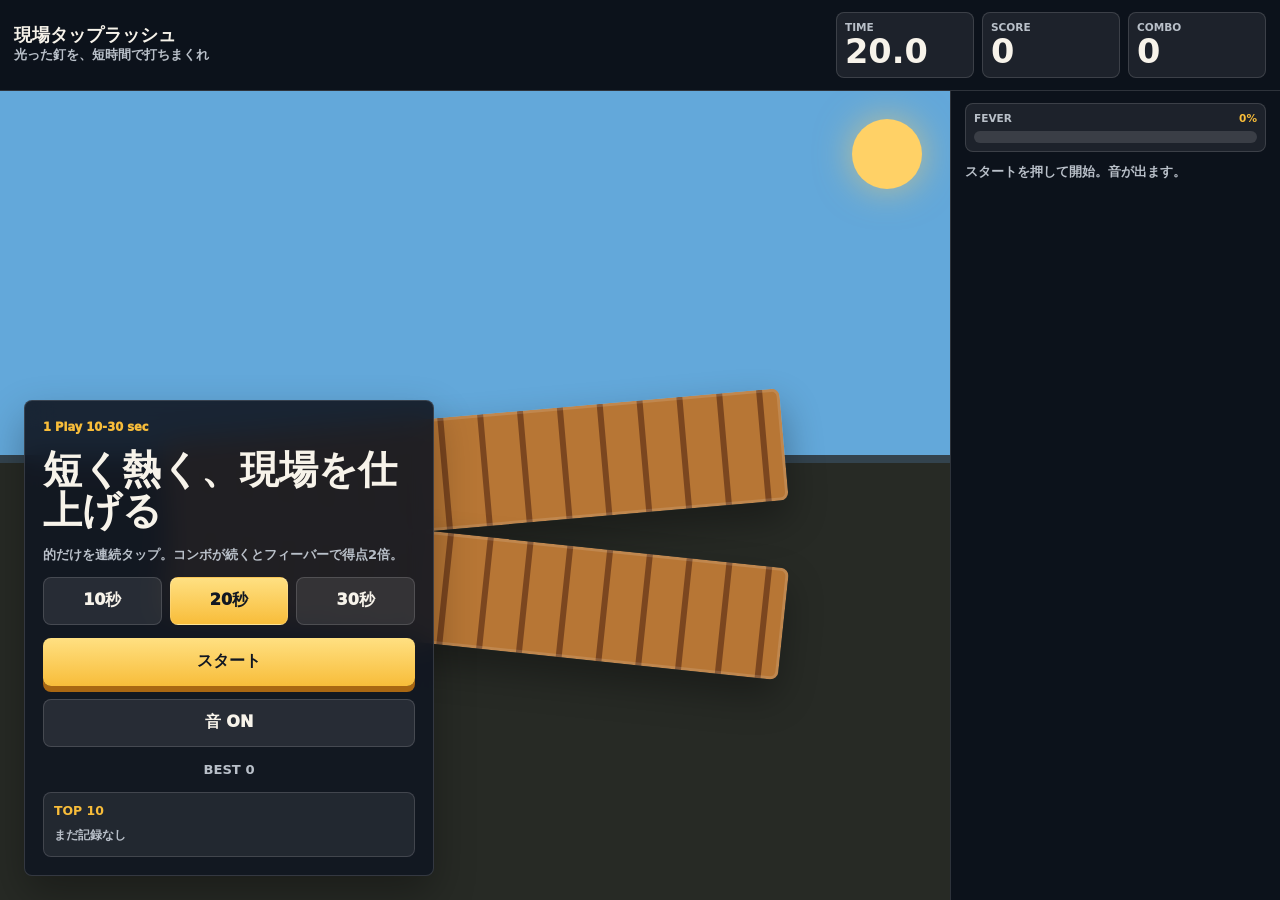
==== index.html @ 8b0fcd07 "Add Genba Tap Rush game" ====
<!doctype html>
<html lang="ja">
  <head>
    <meta charset="utf-8" />
    <meta name="viewport" content="width=device-width, initial-scale=1, viewport-fit=cover" />
    <title>&#29694;&#22580;&#12479;&#12483;&#12503;&#12521;&#12483;&#12471;&#12517;</title>
    <link rel="stylesheet" href="./styles.css" />
  </head>
  <body>
    <main class="game" aria-label="Genba Tap Rush">
      <header class="hud">
        <div>
          <h1>&#29694;&#22580;&#12479;&#12483;&#12503;&#12521;&#12483;&#12471;&#12517;</h1>
          <p>&#20809;&#12387;&#12383;&#37336;&#12434;&#12289;&#30701;&#26178;&#38291;&#12391;&#25171;&#12385;&#12414;&#12367;&#12428;</p>
        </div>
        <div class="meters">
          <span>TIME <strong id="time">20.0</strong></span>
          <span>SCORE <strong id="score">0</strong></span>
          <span>COMBO <strong id="combo">0</strong></span>
        </div>
      </header>

      <section id="field" class="field" aria-label="Play area">
        <div class="sky" aria-hidden="true"><span></span></div>
        <div class="beam beam-one" aria-hidden="true"></div>
        <div class="beam beam-two" aria-hidden="true"></div>

        <button id="target" class="target" type="button" aria-label="Tap target" disabled>
          <span class="ring"></span>
          <span class="nail"></span>
          <strong>TAP</strong>
        </button>

        <div id="floatLayer" class="float-layer" aria-hidden="true"></div>

        <div id="startPanel" class="panel">
          <p class="label">1 Play 10-30 sec</p>
          <h2>&#30701;&#12367;&#29105;&#12367;&#12289;&#29694;&#22580;&#12434;&#20181;&#19978;&#12370;&#12427;</h2>
          <p>&#30340;&#12384;&#12369;&#12434;&#36899;&#32154;&#12479;&#12483;&#12503;&#12290;&#12467;&#12531;&#12508;&#12364;&#32154;&#12367;&#12392;&#12501;&#12451;&#12540;&#12496;&#12540;&#12391;&#24471;&#28857;2&#20493;&#12290;</p>
          <div class="durations">
            <button class="duration" type="button" data-time="10">10&#31186;</button>
            <button class="duration selected" type="button" data-time="20">20&#31186;</button>
            <button class="duration" type="button" data-time="30">30&#31186;</button>
          </div>
          <button id="start" class="main-button" type="button">&#12473;&#12479;&#12540;&#12488;</button>
          <button id="soundToggle" class="sound-button" type="button">&#38899; ON</button>
          <p class="best">BEST <strong id="best">0</strong></p>
          <section class="ranking" aria-label="Top 10 ranking">
            <h3>TOP 10</h3>
            <ol id="topList"></ol>
          </section>
        </div>

        <div id="resultPanel" class="panel result" hidden>
          <p class="label">RESULT</p>
          <h2 id="resultTitle">&#12362;&#12388;&#12363;&#12428;&#12373;&#12414;</h2>
          <p id="resultScore" class="big-score">0 &#28857;</p>
          <p id="resultText">&#12418;&#12358;&#19968;&#22238;&#12420;&#12427;&#12392;&#12289;&#12384;&#12356;&#12383;&#12356;&#20280;&#12403;&#12414;&#12377;&#12290;</p>
          <section class="ranking" aria-label="Top 10 ranking result">
            <h3>TOP 10</h3>
            <ol id="resultTopList"></ol>
          </section>
          <button id="retry" class="main-button" type="button">&#12418;&#12358;&#19968;&#22238;</button>
          <button id="backHome" class="sound-button" type="button">&#12373;&#12356;&#12375;&#12423;&#12395;&#12418;&#12393;&#12427;</button>
        </div>
      </section>

      <footer class="status">
        <div>
          <span>FEVER</span>
          <strong id="feverText">0%</strong>
          <div class="bar"><i id="feverBar"></i></div>
        </div>
        <p id="message">&#12473;&#12479;&#12540;&#12488;&#12434;&#25276;&#12375;&#12390;&#38283;&#22987;&#12290;&#38899;&#12364;&#20986;&#12414;&#12377;&#12290;</p>
      </footer>
    </main>
    <script src="./script.js"></script>
  </body>
</html>
---- styles.css ----
:root {
  color-scheme: dark;
  --ink: #f7f3ea;
  --muted: #b9c0c9;
  --bg: #111722;
  --panel: rgba(17, 23, 34, 0.9);
  --line: rgba(255, 255, 255, 0.14);
  --gold: #f8bd3a;
  --cyan: #2fd2cf;
  --red: #ff6048;
  --wood: #b77635;
  --wood-dark: #7b461f;
}

* {
  box-sizing: border-box;
}

[hidden] {
  display: none !important;
}

html,
body {
  height: 100%;
}

body {
  margin: 0;
  overflow: hidden;
  color: var(--ink);
  background: var(--bg);
  font-family: "Hiragino Sans", "Yu Gothic", "Meiryo", system-ui, sans-serif;
  touch-action: manipulation;
  -webkit-tap-highlight-color: transparent;
}

button {
  color: inherit;
  font: inherit;
}

.game {
  display: grid;
  grid-template-rows: auto minmax(0, 1fr) auto;
  min-height: 100dvh;
}

.hud,
.status {
  z-index: 3;
  display: grid;
  gap: 10px;
  padding: 12px 14px;
  background: rgba(13, 18, 27, 0.9);
  border-color: var(--line);
  backdrop-filter: blur(14px);
}

.hud {
  padding-top: max(12px, env(safe-area-inset-top));
  border-bottom: 1px solid var(--line);
}

.status {
  padding-bottom: max(12px, env(safe-area-inset-bottom));
  border-top: 1px solid var(--line);
}

h1,
h2,
p {
  margin: 0;
}

h1 {
  font-size: 1.15rem;
  line-height: 1.1;
}

.hud p,
.panel p,
.status p {
  color: var(--muted);
  font-size: 0.82rem;
  font-weight: 700;
  line-height: 1.45;
}

.meters {
  display: grid;
  grid-template-columns: repeat(3, 1fr);
  gap: 8px;
}

.meters span,
.status > div {
  min-width: 0;
  padding: 8px;
  border: 1px solid var(--line);
  border-radius: 8px;
  background: rgba(255, 255, 255, 0.07);
  color: var(--muted);
  font-size: 0.66rem;
  font-weight: 900;
}

.meters strong {
  display: block;
  margin-top: 2px;
  color: var(--ink);
  font-size: clamp(1.2rem, 8vw, 2.1rem);
  line-height: 1;
}

.field {
  position: relative;
  min-height: 0;
  overflow: hidden;
  background: linear-gradient(#63a8da 0 45%, #33434e 45% 46%, #272a25 46%);
}

.sky {
  position: absolute;
  inset: 0 0 48%;
}

.sky span {
  position: absolute;
  top: 28px;
  right: 28px;
  width: 70px;
  height: 70px;
  border-radius: 50%;
  background: #ffd166;
  box-shadow: 0 0 36px rgba(255, 209, 102, 0.6);
}

.beam {
  position: absolute;
  left: 50%;
  width: min(92vw, 620px);
  height: 112px;
  border: 3px solid rgba(255, 255, 255, 0.12);
  border-radius: 8px;
  background: repeating-linear-gradient(90deg, var(--wood) 0 34px, var(--wood-dark) 34px 40px);
  box-shadow: 0 18px 38px rgba(0, 0, 0, 0.32);
}

.beam-one {
  top: 47%;
  transform: translate(-50%, -50%) rotate(-5deg);
}

.beam-two {
  top: 62%;
  transform: translate(-50%, -50%) rotate(6deg);
}

.target {
  position: absolute;
  left: 50%;
  top: 54%;
  display: grid;
  place-items: center;
  width: 118px;
  height: 118px;
  border: 0;
  border-radius: 50%;
  background: transparent;
  transform: translate(-50%, -50%);
  transition: left 120ms ease, top 120ms ease, width 100ms ease, height 100ms ease, opacity 160ms ease;
}

.target:disabled {
  opacity: 0;
}

.target.hit {
  transform: translate(-50%, -50%) scale(0.86);
}

.ring {
  position: absolute;
  inset: 0;
  border: 9px solid var(--gold);
  border-radius: 50%;
  background: radial-gradient(circle, #fff 0 27%, var(--red) 28% 44%, #151922 45% 49%, transparent 50%);
  box-shadow: 0 0 0 8px rgba(248, 189, 58, 0.18), 0 16px 24px rgba(0, 0, 0, 0.35);
}

.nail {
  z-index: 1;
  width: 18px;
  height: 68px;
  border-radius: 8px 8px 3px 3px;
  background: linear-gradient(90deg, #e9eef5, #8693a2 42%, #fff);
  transform: rotate(12deg);
}

.nail::before {
  content: "";
  position: absolute;
  width: 42px;
  height: 16px;
  margin: -10px 0 0 -12px;
  border-radius: 999px;
  background: #fff;
}

.target strong {
  position: absolute;
  bottom: 18px;
  z-index: 1;
  color: #151922;
  font-size: 0.82rem;
  font-weight: 1000;
}

.panel {
  position: absolute;
  inset: auto 14px max(16px, env(safe-area-inset-bottom)) 14px;
  display: grid;
  gap: 13px;
  max-height: calc(100% - 32px);
  overflow-y: auto;
  padding: 18px;
  border: 1px solid var(--line);
  border-radius: 8px;
  background: var(--panel);
  box-shadow: 0 18px 42px rgba(0, 0, 0, 0.3);
  backdrop-filter: blur(14px);
}

.label {
  color: var(--gold) !important;
  font-size: 0.72rem !important;
  font-weight: 1000 !important;
}

.panel h2 {
  font-size: clamp(1.55rem, 8vw, 2.45rem);
  line-height: 1.06;
}

.durations {
  display: grid;
  grid-template-columns: repeat(3, 1fr);
  gap: 8px;
}

.duration,
.main-button,
.sound-button {
  min-height: 48px;
  border: 0;
  border-radius: 8px;
  font-weight: 1000;
}

.duration {
  border: 1px solid var(--line);
  background: rgba(255, 255, 255, 0.09);
}

.duration.selected,
.main-button {
  color: #111722;
  background: linear-gradient(#ffe082, var(--gold));
}

.main-button {
  box-shadow: 0 6px 0 #a96712;
}

.sound-button {
  border: 1px solid var(--line);
  background: rgba(255, 255, 255, 0.09);
}

.best,
.result {
  text-align: center;
}

.ranking {
  display: grid;
  gap: 6px;
  padding: 10px;
  border: 1px solid var(--line);
  border-radius: 8px;
  background: rgba(255, 255, 255, 0.07);
  text-align: left;
}

.ranking h3 {
  margin: 0;
  color: var(--gold);
  font-size: 0.78rem;
  letter-spacing: 0;
}

.ranking ol {
  display: grid;
  gap: 4px;
  max-height: 168px;
  margin: 0;
  padding: 0;
  overflow: auto;
  list-style: none;
  counter-reset: rank;
}

.ranking li {
  display: grid;
  grid-template-columns: 2ch minmax(0, 1fr) auto;
  gap: 8px;
  align-items: center;
  min-height: 22px;
  color: var(--muted);
  font-size: 0.78rem;
  font-weight: 800;
}

.ranking li::before {
  counter-increment: rank;
  content: counter(rank);
  color: var(--gold);
  font-weight: 1000;
}

.ranking li.empty-rank {
  grid-template-columns: 1fr;
}

.ranking li.empty-rank::before {
  content: "";
  display: none;
}

.ranking strong {
  min-width: 0;
  overflow: hidden;
  color: var(--ink);
  text-overflow: ellipsis;
  white-space: nowrap;
}

.ranking span {
  color: var(--muted);
  font-size: 0.72rem;
}

.big-score {
  color: var(--gold) !important;
  font-size: 2.7rem !important;
  font-weight: 1000 !important;
  line-height: 1 !important;
}

.float-layer {
  pointer-events: none;
  position: absolute;
  inset: 0;
}

.float-score {
  position: absolute;
  color: #fff;
  font-weight: 1000;
  text-shadow: 0 3px 0 rgba(0, 0, 0, 0.28);
  animation: floatUp 650ms ease-out forwards;
}

.status > div {
  display: grid;
  grid-template-columns: auto auto;
  gap: 7px 10px;
}

.status > div span {
  color: var(--muted);
}

.status > div strong {
  color: var(--gold);
  text-align: right;
}

.bar {
  grid-column: 1 / -1;
  height: 12px;
  overflow: hidden;
  border-radius: 999px;
  background: rgba(255, 255, 255, 0.13);
}

.bar i {
  display: block;
  width: 0%;
  height: 100%;
  border-radius: inherit;
  background: linear-gradient(90deg, var(--cyan), var(--gold));
  transition: width 120ms ease;
}

.fever .field {
  animation: fever 540ms ease-in-out infinite;
}

.fever .ring {
  border-color: #74e08b;
  box-shadow: 0 0 0 10px rgba(116, 224, 139, 0.2), 0 0 30px rgba(116, 224, 139, 0.55);
}

@keyframes floatUp {
  to {
    opacity: 0;
    transform: translate(-50%, -54px) scale(1.18);
  }
}

@keyframes fever {
  50% {
    filter: saturate(1.45) brightness(1.08);
  }
}

@media (min-width: 760px) {
  .game {
    grid-template-columns: minmax(0, 1fr) 330px;
    grid-template-rows: auto minmax(0, 1fr);
  }

  .hud {
    grid-column: 1 / -1;
    grid-template-columns: minmax(0, 1fr) 430px;
    align-items: center;
  }

  .field {
    grid-column: 1;
    grid-row: 2;
  }

  .status {
    grid-column: 2;
    grid-row: 2;
    align-content: start;
    border-top: 0;
    border-left: 1px solid var(--line);
  }

  .panel {
    left: 24px;
    right: auto;
    bottom: 24px;
    width: min(410px, 46vw);
  }
}
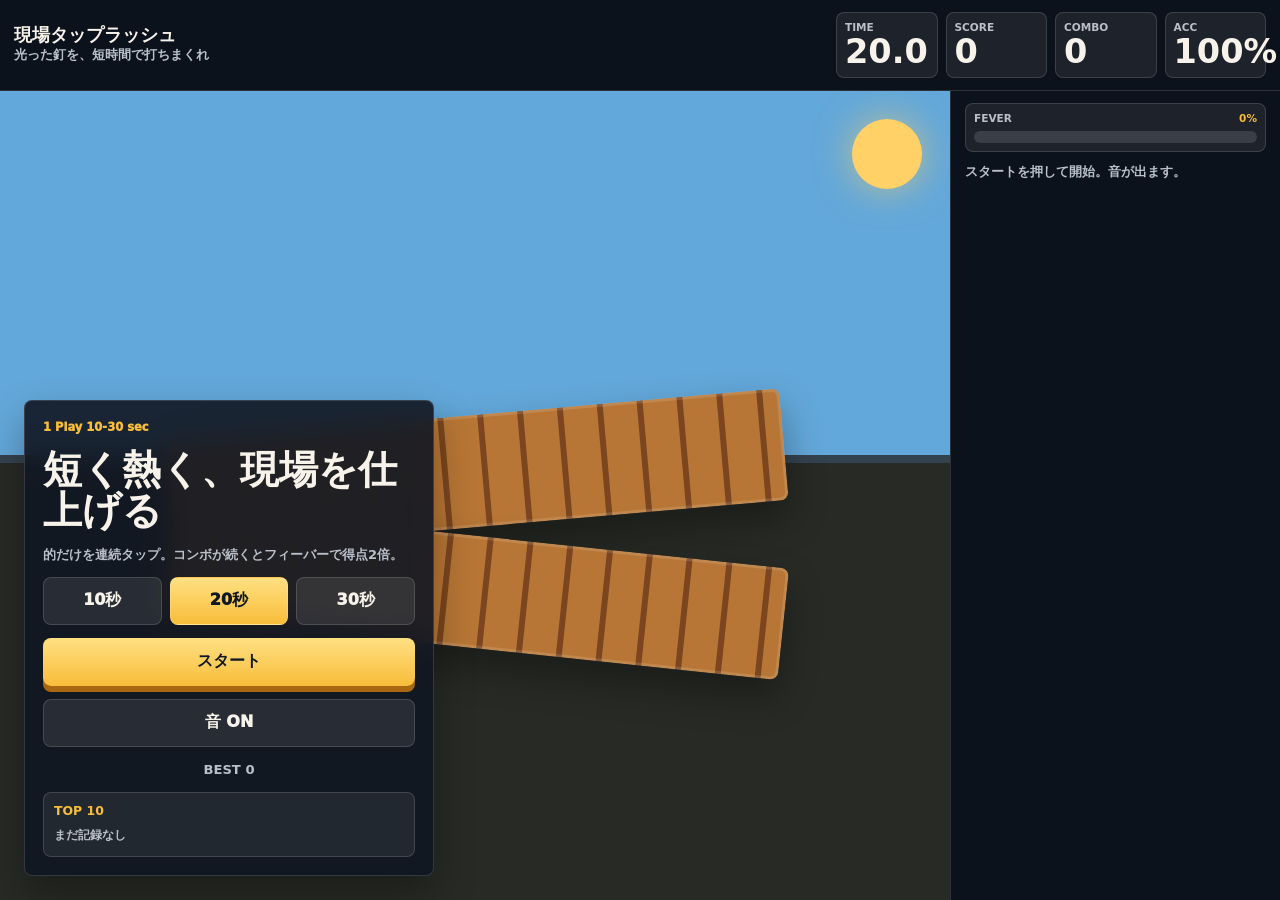
==== commit 7c1783b3: "Improve tap scoring rules" ====
--- a/index.html
+++ b/index.html
@@ -17,6 +17,7 @@
           <span>TIME <strong id="time">20.0</strong></span>
           <span>SCORE <strong id="score">0</strong></span>
           <span>COMBO <strong id="combo">0</strong></span>
+          <span>ACC <strong id="accuracy">100%</strong></span>
         </div>
       </header>
 
@@ -26,6 +27,11 @@
         <div class="beam beam-two" aria-hidden="true"></div>
 
         <button id="target" class="target" type="button" aria-label="Tap target" disabled>
+          <span class="ring"></span>
+          <span class="nail"></span>
+          <strong>TAP</strong>
+        </button>
+        <button id="targetB" class="target target-secondary" type="button" aria-label="Second tap target" disabled>
           <span class="ring"></span>
           <span class="nail"></span>
           <strong>TAP</strong>
--- a/styles.css
+++ b/styles.css
@@ -89,7 +89,7 @@
 
 .meters {
   display: grid;
-  grid-template-columns: repeat(3, 1fr);
+  grid-template-columns: repeat(4, 1fr);
   gap: 8px;
 }
 
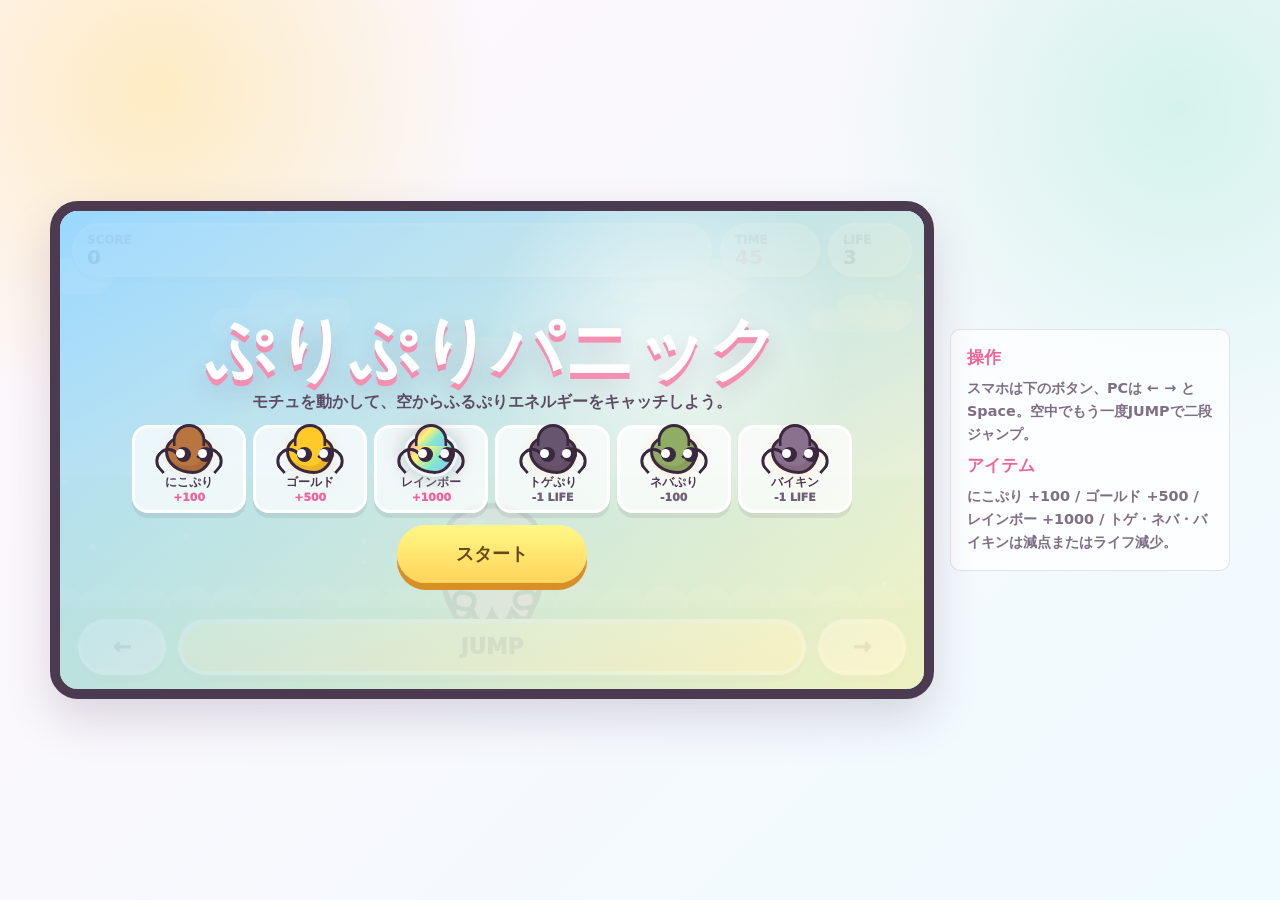
==== commit 28a45f9b: "Build Puri Puri Panic browser game" ====
--- a/index.html
+++ b/index.html
@@ -3,82 +3,66 @@
   <head>
     <meta charset="utf-8" />
     <meta name="viewport" content="width=device-width, initial-scale=1, viewport-fit=cover" />
-    <title>&#29694;&#22580;&#12479;&#12483;&#12503;&#12521;&#12483;&#12471;&#12517;</title>
+    <title>ぷりぷりパニック</title>
     <link rel="stylesheet" href="./styles.css" />
   </head>
   <body>
-    <main class="game" aria-label="Genba Tap Rush">
-      <header class="hud">
-        <div>
-          <h1>&#29694;&#22580;&#12479;&#12483;&#12503;&#12521;&#12483;&#12471;&#12517;</h1>
-          <p>&#20809;&#12387;&#12383;&#37336;&#12434;&#12289;&#30701;&#26178;&#38291;&#12391;&#25171;&#12385;&#12414;&#12367;&#12428;</p>
+    <main class="app" aria-label="ぷりぷりパニック">
+      <section class="game-shell">
+        <canvas id="gameCanvas" width="960" height="540" aria-label="ゲーム画面"></canvas>
+
+        <section id="titleScreen" class="overlay title-screen">
+          <div class="title-copy">
+            <h1>ぷりぷりパニック</h1>
+            <p>モチュを動かして、空からふるぷりエネルギーをキャッチしよう。</p>
+            <div class="item-guide" aria-label="ふってくるアイテム">
+              <div class="guide-card good normal"><span class="guide-poop"><i></i></span><strong>にこぷり</strong><small>+100</small></div>
+              <div class="guide-card good gold"><span class="guide-poop"><i></i></span><strong>ゴールド</strong><small>+500</small></div>
+              <div class="guide-card good rainbow"><span class="guide-poop"><i></i></span><strong>レインボー</strong><small>+1000</small></div>
+              <div class="guide-card bad thorn"><span class="guide-poop"><i></i></span><strong>トゲぷり</strong><small>-1 LIFE</small></div>
+              <div class="guide-card bad sticky"><span class="guide-poop"><i></i></span><strong>ネバぷり</strong><small>-100</small></div>
+              <div class="guide-card bad germ"><span class="guide-poop"><i></i></span><strong>バイキン</strong><small>-1 LIFE</small></div>
+            </div>
+            <button id="startButton" class="main-button" type="button">スタート</button>
+          </div>
+        </section>
+
+        <section id="resultScreen" class="overlay result-screen" hidden>
+          <div class="result-card">
+            <p class="eyebrow">RESULT</p>
+            <h2 id="resultRank">ランク B</h2>
+            <p class="score-label">スコア</p>
+            <strong id="finalScore">0</strong>
+            <p id="resultMessage">もう一回あそんでみよう。</p>
+            <section class="top-scores" aria-label="トップ3スコア">
+              <h3>TOP 3</h3>
+              <ol id="topScoresList"></ol>
+            </section>
+            <button id="retryButton" class="main-button" type="button">もう一度あそぶ</button>
+            <button id="backTitleButton" class="sub-button" type="button">タイトルにもどる</button>
+          </div>
+        </section>
+
+        <div class="hud" aria-label="ゲーム情報">
+          <div>SCORE <strong id="scoreText">0</strong></div>
+          <div class="time">TIME <strong id="timeText">45</strong></div>
+          <div>LIFE <strong id="lifeText">3</strong></div>
         </div>
-        <div class="meters">
-          <span>TIME <strong id="time">20.0</strong></span>
-          <span>SCORE <strong id="score">0</strong></span>
-          <span>COMBO <strong id="combo">0</strong></span>
-          <span>ACC <strong id="accuracy">100%</strong></span>
-        </div>
-      </header>
+        <div id="lastSpurtText" class="last-spurt" hidden>ラストスパート!</div>
 
-      <section id="field" class="field" aria-label="Play area">
-        <div class="sky" aria-hidden="true"><span></span></div>
-        <div class="beam beam-one" aria-hidden="true"></div>
-        <div class="beam beam-two" aria-hidden="true"></div>
-
-        <button id="target" class="target" type="button" aria-label="Tap target" disabled>
-          <span class="ring"></span>
-          <span class="nail"></span>
-          <strong>TAP</strong>
-        </button>
-        <button id="targetB" class="target target-secondary" type="button" aria-label="Second tap target" disabled>
-          <span class="ring"></span>
-          <span class="nail"></span>
-          <strong>TAP</strong>
-        </button>
-
-        <div id="floatLayer" class="float-layer" aria-hidden="true"></div>
-
-        <div id="startPanel" class="panel">
-          <p class="label">1 Play 10-30 sec</p>
-          <h2>&#30701;&#12367;&#29105;&#12367;&#12289;&#29694;&#22580;&#12434;&#20181;&#19978;&#12370;&#12427;</h2>
-          <p>&#30340;&#12384;&#12369;&#12434;&#36899;&#32154;&#12479;&#12483;&#12503;&#12290;&#12467;&#12531;&#12508;&#12364;&#32154;&#12367;&#12392;&#12501;&#12451;&#12540;&#12496;&#12540;&#12391;&#24471;&#28857;2&#20493;&#12290;</p>
-          <div class="durations">
-            <button class="duration" type="button" data-time="10">10&#31186;</button>
-            <button class="duration selected" type="button" data-time="20">20&#31186;</button>
-            <button class="duration" type="button" data-time="30">30&#31186;</button>
-          </div>
-          <button id="start" class="main-button" type="button">&#12473;&#12479;&#12540;&#12488;</button>
-          <button id="soundToggle" class="sound-button" type="button">&#38899; ON</button>
-          <p class="best">BEST <strong id="best">0</strong></p>
-          <section class="ranking" aria-label="Top 10 ranking">
-            <h3>TOP 10</h3>
-            <ol id="topList"></ol>
-          </section>
-        </div>
-
-        <div id="resultPanel" class="panel result" hidden>
-          <p class="label">RESULT</p>
-          <h2 id="resultTitle">&#12362;&#12388;&#12363;&#12428;&#12373;&#12414;</h2>
-          <p id="resultScore" class="big-score">0 &#28857;</p>
-          <p id="resultText">&#12418;&#12358;&#19968;&#22238;&#12420;&#12427;&#12392;&#12289;&#12384;&#12356;&#12383;&#12356;&#20280;&#12403;&#12414;&#12377;&#12290;</p>
-          <section class="ranking" aria-label="Top 10 ranking result">
-            <h3>TOP 10</h3>
-            <ol id="resultTopList"></ol>
-          </section>
-          <button id="retry" class="main-button" type="button">&#12418;&#12358;&#19968;&#22238;</button>
-          <button id="backHome" class="sound-button" type="button">&#12373;&#12356;&#12375;&#12423;&#12395;&#12418;&#12393;&#12427;</button>
+        <div class="controls" aria-label="操作ボタン">
+          <button id="leftButton" class="control" type="button" aria-label="左へ移動">←</button>
+          <button id="jumpButton" class="control jump" type="button" aria-label="ジャンプ">JUMP</button>
+          <button id="rightButton" class="control" type="button" aria-label="右へ移動">→</button>
         </div>
       </section>
 
-      <footer class="status">
-        <div>
-          <span>FEVER</span>
-          <strong id="feverText">0%</strong>
-          <div class="bar"><i id="feverBar"></i></div>
-        </div>
-        <p id="message">&#12473;&#12479;&#12540;&#12488;&#12434;&#25276;&#12375;&#12390;&#38283;&#22987;&#12290;&#38899;&#12364;&#20986;&#12414;&#12377;&#12290;</p>
-      </footer>
+      <aside class="notes">
+        <h2>操作</h2>
+        <p>スマホは下のボタン、PCは ← → と Space。空中でもう一度JUMPで二段ジャンプ。</p>
+        <h2>アイテム</h2>
+        <p>にこぷり +100 / ゴールド +500 / レインボー +1000 / トゲ・ネバ・バイキンは減点またはライフ減少。</p>
+      </aside>
     </main>
     <script src="./script.js"></script>
   </body>
--- a/styles.css
+++ b/styles.css
@@ -1,37 +1,33 @@
 :root {
-  color-scheme: dark;
-  --ink: #f7f3ea;
-  --muted: #b9c0c9;
-  --bg: #111722;
-  --panel: rgba(17, 23, 34, 0.9);
-  --line: rgba(255, 255, 255, 0.14);
-  --gold: #f8bd3a;
-  --cyan: #2fd2cf;
-  --red: #ff6048;
-  --wood: #b77635;
-  --wood-dark: #7b461f;
+  color-scheme: light;
+  --ink: #3d2b42;
+  --muted: #7f6f84;
+  --pink: #ffb6d5;
+  --pink-deep: #f48fb1;
+  --gold: #ffd45a;
+  --mint: #9ee8d0;
+  --sky: #9bd8ff;
 }
 
 * {
   box-sizing: border-box;
 }
 
-[hidden] {
-  display: none !important;
-}
-
 html,
 body {
-  height: 100%;
+  min-height: 100%;
 }
 
 body {
   margin: 0;
   overflow: hidden;
   color: var(--ink);
-  background: var(--bg);
-  font-family: "Hiragino Sans", "Yu Gothic", "Meiryo", system-ui, sans-serif;
-  touch-action: manipulation;
+  background:
+    radial-gradient(circle at 12% 10%, rgba(255, 214, 90, 0.35), transparent 24%),
+    radial-gradient(circle at 92% 12%, rgba(158, 232, 208, 0.38), transparent 24%),
+    linear-gradient(135deg, #fff6fb, #effbff);
+  font-family: "Hiragino Maru Gothic ProN", "Yu Gothic", "Meiryo", system-ui, sans-serif;
+  touch-action: none;
   -webkit-tap-highlight-color: transparent;
 }
 
@@ -40,31 +36,166 @@
   font: inherit;
 }
 
-.game {
-  display: grid;
-  grid-template-rows: auto minmax(0, 1fr) auto;
+.app {
+  display: grid;
+  grid-template-columns: minmax(0, 1fr) 280px;
+  gap: 16px;
+  width: min(1180px, calc(100vw - 24px));
   min-height: 100dvh;
-}
-
-.hud,
-.status {
-  z-index: 3;
-  display: grid;
-  gap: 10px;
-  padding: 12px 14px;
-  background: rgba(13, 18, 27, 0.9);
-  border-color: var(--line);
-  backdrop-filter: blur(14px);
+  margin: 0 auto;
+  padding: 12px 0;
+  align-items: center;
+}
+
+.game-shell {
+  position: relative;
+  aspect-ratio: 16 / 9;
+  overflow: hidden;
+  border: 10px solid #4b3a50;
+  border-radius: 28px;
+  background: #bcecff;
+  box-shadow: 0 20px 45px rgba(83, 57, 90, 0.18);
+}
+
+canvas {
+  display: block;
+  width: 100%;
+  height: 100%;
 }
 
 .hud {
-  padding-top: max(12px, env(safe-area-inset-top));
-  border-bottom: 1px solid var(--line);
-}
-
-.status {
-  padding-bottom: max(12px, env(safe-area-inset-bottom));
-  border-top: 1px solid var(--line);
+  position: absolute;
+  z-index: 5;
+  top: 12px;
+  left: 12px;
+  right: 12px;
+  display: grid;
+  grid-template-columns: 1fr 100px 84px;
+  gap: 8px;
+  pointer-events: none;
+}
+
+.hud div {
+  min-height: 44px;
+  padding: 7px 12px;
+  border: 3px solid #fff;
+  border-radius: 999px;
+  background: rgba(255, 255, 255, 0.76);
+  color: var(--muted);
+  font-size: 0.74rem;
+  font-weight: 1000;
+  box-shadow: 0 5px 0 rgba(80, 58, 84, 0.1);
+}
+
+.hud strong {
+  display: block;
+  color: var(--ink);
+  font-size: 1.25rem;
+  line-height: 1;
+}
+
+.hud .time strong {
+  color: #ef5f8f;
+}
+
+.last-spurt {
+  position: absolute;
+  z-index: 7;
+  top: 82px;
+  left: 50%;
+  min-width: 280px;
+  padding: 8px 22px 10px;
+  border: 4px solid #fff;
+  border-radius: 999px;
+  background: linear-gradient(90deg, #ff5f8f, #ffd45a);
+  color: #fff;
+  font-size: clamp(1.45rem, 4vw, 2.8rem);
+  font-weight: 1000;
+  text-align: center;
+  text-shadow: 0 4px 0 rgba(131, 55, 93, 0.28);
+  box-shadow: 0 8px 0 rgba(80, 58, 84, 0.14), 0 0 28px rgba(255, 95, 143, 0.48);
+  transform: translateX(-50%) rotate(-2deg);
+  pointer-events: none;
+  animation: lastSpurtPop 0.46s cubic-bezier(0.2, 1.7, 0.35, 1) infinite;
+}
+
+.controls {
+  position: absolute;
+  z-index: 6;
+  left: 0;
+  right: 0;
+  bottom: 0;
+  display: grid;
+  grid-template-columns: 88px 1fr 88px;
+  gap: 12px;
+  padding: 14px 18px max(14px, env(safe-area-inset-bottom));
+  background: linear-gradient(transparent, rgba(75, 196, 129, 0.86));
+}
+
+.control,
+.main-button,
+.sub-button {
+  border: 0;
+  border-radius: 999px;
+  font-weight: 1000;
+  cursor: pointer;
+}
+
+.control {
+  min-height: 56px;
+  border: 4px solid #fff;
+  background: rgba(255, 255, 255, 0.82);
+  color: #4b3550;
+  font-size: 1.35rem;
+  box-shadow: 0 7px 0 rgba(64, 48, 70, 0.18);
+}
+
+.control.jump {
+  background: linear-gradient(#fff887, var(--gold));
+  color: #684618;
+}
+
+.control:active,
+.control.is-down,
+.main-button:active {
+  transform: translateY(5px) scale(0.98);
+  box-shadow: 0 2px 0 rgba(64, 48, 70, 0.18);
+}
+
+@keyframes lastSpurtPop {
+  50% {
+    transform: translateX(-50%) rotate(2deg) scale(1.08);
+    filter: brightness(1.1);
+  }
+}
+
+.overlay {
+  position: absolute;
+  z-index: 20;
+  inset: 0;
+  display: grid;
+  place-items: center;
+  padding: 18px 28px;
+  background:
+    radial-gradient(circle at 70% 28%, rgba(255, 255, 255, 0.64), transparent 26%),
+    linear-gradient(145deg, rgba(155, 216, 255, 0.92), rgba(255, 246, 199, 0.9));
+}
+
+[hidden] {
+  display: none !important;
+}
+
+.title-copy,
+.result-card {
+  width: min(820px, 96%);
+  text-align: center;
+}
+
+.eyebrow {
+  margin: 0 0 8px;
+  color: #f0639b;
+  font-size: 0.88rem;
+  font-weight: 1000;
 }
 
 h1,
@@ -74,387 +205,430 @@
 }
 
 h1 {
-  font-size: 1.15rem;
+  color: #fff;
+  font-size: clamp(2.1rem, 6vw, 4.4rem);
+  line-height: 0.92;
+  text-shadow: 0 6px 0 #f48fb1, 0 12px 24px rgba(87, 58, 92, 0.2);
+  white-space: nowrap;
+}
+
+.title-copy p:not(.eyebrow),
+.result-card p {
+  margin-top: 8px;
+  color: #5d4a63;
+  font-size: 1rem;
+  font-weight: 800;
+  line-height: 1.55;
+}
+
+.item-guide {
+  display: grid;
+  grid-template-columns: repeat(6, minmax(0, 1fr));
+  gap: 7px;
+  margin: 10px auto 0;
+  max-width: 720px;
+}
+
+.guide-card {
+  display: grid;
+  justify-items: center;
+  gap: 2px;
+  min-width: 0;
+  padding: 6px 5px;
+  border: 3px solid #fff;
+  border-radius: 16px;
+  background: rgba(255, 255, 255, 0.74);
+  box-shadow: 0 5px 0 rgba(80, 58, 84, 0.1);
+}
+
+.guide-card strong {
+  color: #4c354f;
+  font-size: 0.72rem;
   line-height: 1.1;
 }
 
-.hud p,
-.panel p,
-.status p {
-  color: var(--muted);
-  font-size: 0.82rem;
-  font-weight: 700;
-  line-height: 1.45;
-}
-
-.meters {
-  display: grid;
-  grid-template-columns: repeat(4, 1fr);
-  gap: 8px;
-}
-
-.meters span,
-.status > div {
-  min-width: 0;
-  padding: 8px;
-  border: 1px solid var(--line);
-  border-radius: 8px;
-  background: rgba(255, 255, 255, 0.07);
-  color: var(--muted);
-  font-size: 0.66rem;
-  font-weight: 900;
-}
-
-.meters strong {
+.guide-card small {
+  color: #f0639b;
+  font-size: 0.68rem;
+  font-weight: 1000;
+}
+
+.guide-card.bad small {
+  color: #6f5f78;
+}
+
+.guide-poop {
+  position: relative;
   display: block;
-  margin-top: 2px;
-  color: var(--ink);
-  font-size: clamp(1.2rem, 8vw, 2.1rem);
-  line-height: 1;
-}
-
-.field {
-  position: relative;
-  min-height: 0;
-  overflow: hidden;
-  background: linear-gradient(#63a8da 0 45%, #33434e 45% 46%, #272a25 46%);
-}
-
-.sky {
-  position: absolute;
-  inset: 0 0 48%;
-}
-
-.sky span {
-  position: absolute;
-  top: 28px;
-  right: 28px;
-  width: 70px;
-  height: 70px;
-  border-radius: 50%;
-  background: #ffd166;
-  box-shadow: 0 0 36px rgba(255, 209, 102, 0.6);
-}
-
-.beam {
+  width: 48px;
+  height: 40px;
+  border: 3px solid #3a283e;
+  border-radius: 48% 52% 42% 58% / 42% 42% 58% 56%;
+  background: #b8753f;
+  box-shadow: inset -4px -5px 0 rgba(80, 44, 26, 0.12), 0 0 10px rgba(255, 209, 154, 0.42);
+}
+
+.guide-poop::before {
+  content: "";
   position: absolute;
   left: 50%;
-  width: min(92vw, 620px);
-  height: 112px;
-  border: 3px solid rgba(255, 255, 255, 0.12);
-  border-radius: 8px;
-  background: repeating-linear-gradient(90deg, var(--wood) 0 34px, var(--wood-dark) 34px 40px);
-  box-shadow: 0 18px 38px rgba(0, 0, 0, 0.32);
-}
-
-.beam-one {
-  top: 47%;
-  transform: translate(-50%, -50%) rotate(-5deg);
-}
-
-.beam-two {
-  top: 62%;
-  transform: translate(-50%, -50%) rotate(6deg);
-}
-
-.target {
-  position: absolute;
-  left: 50%;
-  top: 54%;
-  display: grid;
-  place-items: center;
-  width: 118px;
-  height: 118px;
-  border: 0;
-  border-radius: 50%;
-  background: transparent;
-  transform: translate(-50%, -50%);
-  transition: left 120ms ease, top 120ms ease, width 100ms ease, height 100ms ease, opacity 160ms ease;
-}
-
-.target:disabled {
-  opacity: 0;
-}
-
-.target.hit {
-  transform: translate(-50%, -50%) scale(0.86);
-}
-
-.ring {
-  position: absolute;
-  inset: 0;
-  border: 9px solid var(--gold);
-  border-radius: 50%;
-  background: radial-gradient(circle, #fff 0 27%, var(--red) 28% 44%, #151922 45% 49%, transparent 50%);
-  box-shadow: 0 0 0 8px rgba(248, 189, 58, 0.18), 0 16px 24px rgba(0, 0, 0, 0.35);
-}
-
-.nail {
-  z-index: 1;
-  width: 18px;
-  height: 68px;
-  border-radius: 8px 8px 3px 3px;
-  background: linear-gradient(90deg, #e9eef5, #8693a2 42%, #fff);
-  transform: rotate(12deg);
-}
-
-.nail::before {
+  top: -13px;
+  width: 27px;
+  height: 19px;
+  border: 3px solid #3a283e;
+  border-bottom: 0;
+  border-radius: 999px 999px 4px 4px;
+  background: inherit;
+  transform: translateX(-50%);
+}
+
+.guide-poop::after {
   content: "";
   position: absolute;
-  width: 42px;
+  left: 8px;
+  top: 12px;
+  width: 9px;
+  height: 9px;
+  border-radius: 50%;
+  background: #fff;
+  box-shadow: 22px 0 0 #fff, 3px 1px 0 3px #3a283e, 25px 1px 0 3px #3a283e;
+}
+
+.guide-poop i::before,
+.guide-poop i::after {
+  content: "";
+  position: absolute;
+  top: 12px;
+  width: 20px;
   height: 16px;
-  margin: -10px 0 0 -12px;
-  border-radius: 999px;
-  background: #fff;
-}
-
-.target strong {
-  position: absolute;
-  bottom: 18px;
-  z-index: 1;
-  color: #151922;
-  font-size: 0.82rem;
-  font-weight: 1000;
-}
-
-.panel {
-  position: absolute;
-  inset: auto 14px max(16px, env(safe-area-inset-bottom)) 14px;
-  display: grid;
-  gap: 13px;
-  max-height: calc(100% - 32px);
-  overflow-y: auto;
-  padding: 18px;
-  border: 1px solid var(--line);
-  border-radius: 8px;
-  background: var(--panel);
-  box-shadow: 0 18px 42px rgba(0, 0, 0, 0.3);
-  backdrop-filter: blur(14px);
-}
-
-.label {
-  color: var(--gold) !important;
-  font-size: 0.72rem !important;
-  font-weight: 1000 !important;
-}
-
-.panel h2 {
-  font-size: clamp(1.55rem, 8vw, 2.45rem);
-  line-height: 1.06;
-}
-
-.durations {
-  display: grid;
-  grid-template-columns: repeat(3, 1fr);
-  gap: 8px;
-}
-
-.duration,
-.main-button,
-.sound-button {
+  border: 3px solid #3a283e;
+  border-bottom: 0;
+  border-radius: 999px 999px 0 0;
+  background: inherit;
+}
+
+.guide-poop i::before {
+  left: -15px;
+  transform: rotate(-42deg);
+}
+
+.guide-poop i::after {
+  right: -15px;
+  transform: rotate(42deg);
+}
+
+.guide-card.gold .guide-poop {
+  background: #ffc928;
+}
+
+.guide-card.rainbow .guide-poop {
+  background: linear-gradient(135deg, #ff8fb6, #fff176, #7ee7d0, #8ec8ff);
+  box-shadow: 0 0 18px rgba(126, 231, 208, 0.95), 0 0 24px rgba(255, 143, 182, 0.72);
+}
+
+.guide-card.rainbow .guide-poop {
+  outline: 3px solid rgba(255, 255, 255, 0.72);
+}
+
+.guide-card.thorn .guide-poop {
+  background: #67556f;
+}
+
+.guide-card.sticky .guide-poop {
+  background: #8fae64;
+}
+
+.guide-card.germ .guide-poop {
+  background: #8a718d;
+}
+
+.main-button {
+  min-width: 190px;
+  min-height: 58px;
+  margin-top: 12px;
+  background: linear-gradient(#fff887, var(--gold));
+  color: #684618;
+  font-size: 1.12rem;
+  box-shadow: 0 7px 0 #d89024;
+}
+
+.sub-button {
+  min-width: 170px;
   min-height: 48px;
-  border: 0;
-  border-radius: 8px;
-  font-weight: 1000;
-}
-
-.duration {
-  border: 1px solid var(--line);
-  background: rgba(255, 255, 255, 0.09);
-}
-
-.duration.selected,
-.main-button {
-  color: #111722;
-  background: linear-gradient(#ffe082, var(--gold));
-}
-
-.main-button {
-  box-shadow: 0 6px 0 #a96712;
-}
-
-.sound-button {
-  border: 1px solid var(--line);
-  background: rgba(255, 255, 255, 0.09);
-}
-
-.best,
-.result {
-  text-align: center;
-}
-
-.ranking {
-  display: grid;
-  gap: 6px;
-  padding: 10px;
-  border: 1px solid var(--line);
-  border-radius: 8px;
-  background: rgba(255, 255, 255, 0.07);
-  text-align: left;
-}
-
-.ranking h3 {
-  margin: 0;
-  color: var(--gold);
-  font-size: 0.78rem;
-  letter-spacing: 0;
-}
-
-.ranking ol {
-  display: grid;
-  gap: 4px;
-  max-height: 168px;
+  margin-top: 12px;
+  border: 3px solid #fff;
+  background: rgba(255, 255, 255, 0.82);
+  color: #5d4a63;
+  font-size: 0.98rem;
+  box-shadow: 0 5px 0 rgba(64, 48, 70, 0.14);
+}
+
+.result-card {
+  padding: 26px;
+  border: 5px solid #fff;
+  border-radius: 26px;
+  background: rgba(255, 255, 255, 0.72);
+}
+
+.result-card h2 {
+  color: #f0639b;
+  font-size: 2.2rem;
+}
+
+.top-scores {
+  margin-top: 14px;
+  padding: 12px;
+  border: 3px solid #fff;
+  border-radius: 18px;
+  background: rgba(255, 255, 255, 0.62);
+}
+
+.top-scores h3 {
+  margin: 0 0 6px;
+  color: #f0639b;
+  font-size: 1rem;
+}
+
+.top-scores ol {
+  display: grid;
+  gap: 5px;
   margin: 0;
   padding: 0;
-  overflow: auto;
   list-style: none;
-  counter-reset: rank;
-}
-
-.ranking li {
-  display: grid;
-  grid-template-columns: 2ch minmax(0, 1fr) auto;
+  counter-reset: score-rank;
+}
+
+.top-scores li {
+  display: grid;
+  grid-template-columns: 34px 1fr;
+  align-items: center;
+  min-height: 28px;
+  border-radius: 999px;
+  background: rgba(255, 255, 255, 0.7);
+  color: #4c354f;
+  font-weight: 1000;
+}
+
+.top-scores li::before {
+  counter-increment: score-rank;
+  content: counter(score-rank);
+  display: grid;
+  place-items: center;
+  width: 28px;
+  height: 28px;
+  margin-left: 2px;
+  border-radius: 50%;
+  background: linear-gradient(#fff887, var(--gold));
+  color: #684618;
+}
+
+.score-label {
+  color: var(--muted) !important;
+}
+
+#finalScore {
+  display: block;
+  color: #f0639b;
+  font-size: 4rem;
+  line-height: 1;
+}
+
+.notes {
+  display: grid;
   gap: 8px;
-  align-items: center;
-  min-height: 22px;
+  padding: 16px;
+  border: 1px solid rgba(86, 58, 93, 0.14);
+  border-radius: 10px;
+  background: rgba(255, 255, 255, 0.72);
+}
+
+.notes h2 {
+  color: #f0639b;
+  font-size: 1.05rem;
+}
+
+.notes p {
   color: var(--muted);
-  font-size: 0.78rem;
-  font-weight: 800;
-}
-
-.ranking li::before {
-  counter-increment: rank;
-  content: counter(rank);
-  color: var(--gold);
-  font-weight: 1000;
-}
-
-.ranking li.empty-rank {
-  grid-template-columns: 1fr;
-}
-
-.ranking li.empty-rank::before {
-  content: "";
-  display: none;
-}
-
-.ranking strong {
-  min-width: 0;
-  overflow: hidden;
-  color: var(--ink);
-  text-overflow: ellipsis;
-  white-space: nowrap;
-}
-
-.ranking span {
-  color: var(--muted);
-  font-size: 0.72rem;
-}
-
-.big-score {
-  color: var(--gold) !important;
-  font-size: 2.7rem !important;
-  font-weight: 1000 !important;
-  line-height: 1 !important;
-}
-
-.float-layer {
-  pointer-events: none;
-  position: absolute;
-  inset: 0;
-}
-
-.float-score {
-  position: absolute;
-  color: #fff;
-  font-weight: 1000;
-  text-shadow: 0 3px 0 rgba(0, 0, 0, 0.28);
-  animation: floatUp 650ms ease-out forwards;
-}
-
-.status > div {
-  display: grid;
-  grid-template-columns: auto auto;
-  gap: 7px 10px;
-}
-
-.status > div span {
-  color: var(--muted);
-}
-
-.status > div strong {
-  color: var(--gold);
-  text-align: right;
-}
-
-.bar {
-  grid-column: 1 / -1;
-  height: 12px;
-  overflow: hidden;
-  border-radius: 999px;
-  background: rgba(255, 255, 255, 0.13);
-}
-
-.bar i {
-  display: block;
-  width: 0%;
-  height: 100%;
-  border-radius: inherit;
-  background: linear-gradient(90deg, var(--cyan), var(--gold));
-  transition: width 120ms ease;
-}
-
-.fever .field {
-  animation: fever 540ms ease-in-out infinite;
-}
-
-.fever .ring {
-  border-color: #74e08b;
-  box-shadow: 0 0 0 10px rgba(116, 224, 139, 0.2), 0 0 30px rgba(116, 224, 139, 0.55);
-}
-
-@keyframes floatUp {
-  to {
-    opacity: 0;
-    transform: translate(-50%, -54px) scale(1.18);
-  }
-}
-
-@keyframes fever {
-  50% {
-    filter: saturate(1.45) brightness(1.08);
-  }
-}
-
-@media (min-width: 760px) {
-  .game {
-    grid-template-columns: minmax(0, 1fr) 330px;
-    grid-template-rows: auto minmax(0, 1fr);
+  font-size: 0.9rem;
+  font-weight: 700;
+  line-height: 1.6;
+}
+
+@media (max-width: 860px) {
+  body {
+    overflow: auto;
+  }
+
+  .app {
+    grid-template-columns: 1fr;
+    width: 100vw;
+    padding: 0;
+  }
+
+  .game-shell {
+    width: 100vw;
+    border: 0;
+    border-radius: 0;
+  }
+
+  .notes {
+    margin: 0 12px 12px;
+  }
+}
+
+@media (max-width: 620px) and (orientation: portrait) {
+  .app {
+    justify-content: start;
+  }
+
+  .game-shell {
+    margin-top: 0;
+    aspect-ratio: 16 / 9;
+  }
+
+  body.title-active .game-shell,
+  body.result-active .game-shell {
+    height: 100dvh;
+    aspect-ratio: auto;
+  }
+
+  .title-copy,
+  .result-card {
+    width: min(520px, 94%);
+  }
+
+  .item-guide {
+    grid-template-columns: repeat(2, minmax(0, 1fr));
+    max-width: 420px;
+  }
+
+  .guide-card {
+    grid-template-columns: 48px minmax(0, 1fr);
+    justify-items: start;
+    align-items: center;
+    gap: 2px 8px;
+    text-align: left;
+  }
+
+  .guide-card small {
+    grid-column: 2;
   }
 
   .hud {
-    grid-column: 1 / -1;
-    grid-template-columns: minmax(0, 1fr) 430px;
-    align-items: center;
-  }
-
-  .field {
-    grid-column: 1;
-    grid-row: 2;
-  }
-
-  .status {
-    grid-column: 2;
-    grid-row: 2;
-    align-content: start;
-    border-top: 0;
-    border-left: 1px solid var(--line);
-  }
-
-  .panel {
-    left: 24px;
-    right: auto;
-    bottom: 24px;
-    width: min(410px, 46vw);
-  }
-}
+    grid-template-columns: 1fr 76px 68px;
+    gap: 5px;
+  }
+
+  .hud div {
+    min-height: 38px;
+    padding: 6px 8px;
+    font-size: 0.58rem;
+  }
+
+  .hud strong {
+    font-size: 0.95rem;
+  }
+
+  .controls {
+    grid-template-columns: 74px 1fr 74px;
+    gap: 8px;
+    padding-inline: 10px;
+  }
+
+  .control {
+    min-height: 48px;
+  }
+}
+
+@media (max-width: 760px) {
+  .item-guide {
+    grid-template-columns: repeat(3, minmax(0, 1fr));
+  }
+
+  .guide-card {
+    padding: 6px 4px;
+  }
+}
+
+@media (max-height: 520px) {
+  .overlay {
+    padding: 10px 18px;
+  }
+
+  .eyebrow {
+    margin-bottom: 4px;
+    font-size: 0.72rem;
+  }
+
+  h1 {
+    font-size: clamp(1.8rem, 5.4vw, 3.4rem);
+  }
+
+  .title-copy p:not(.eyebrow) {
+    font-size: 0.78rem;
+    line-height: 1.35;
+  }
+
+  .item-guide {
+    grid-template-columns: repeat(6, minmax(0, 1fr));
+    gap: 5px;
+    margin-top: 7px;
+  }
+
+  .guide-card {
+    padding: 4px 3px;
+  }
+
+  .guide-poop {
+    width: 38px;
+    height: 31px;
+    border-width: 2px;
+  }
+
+  .guide-poop::before {
+    top: -10px;
+    width: 21px;
+    height: 14px;
+    border-width: 2px;
+  }
+
+  .guide-poop::after {
+    left: 7px;
+    top: 10px;
+    width: 7px;
+    height: 7px;
+    box-shadow: 17px 0 0 #fff, 2px 1px 0 2px #3a283e, 19px 1px 0 2px #3a283e;
+  }
+
+  .guide-poop i::before,
+  .guide-poop i::after {
+    top: 9px;
+    width: 15px;
+    height: 12px;
+    border-width: 2px;
+  }
+
+  .guide-poop i::before {
+    left: -11px;
+  }
+
+  .guide-poop i::after {
+    right: -11px;
+  }
+
+  .guide-card strong,
+  .guide-card small {
+    font-size: 0.58rem;
+  }
+
+  .main-button {
+    min-height: 48px;
+    margin-top: 8px;
+  }
+}
+
+@media (max-width: 620px) and (orientation: portrait) {
+  .item-guide {
+    grid-template-columns: repeat(2, minmax(0, 1fr));
+  }
+}
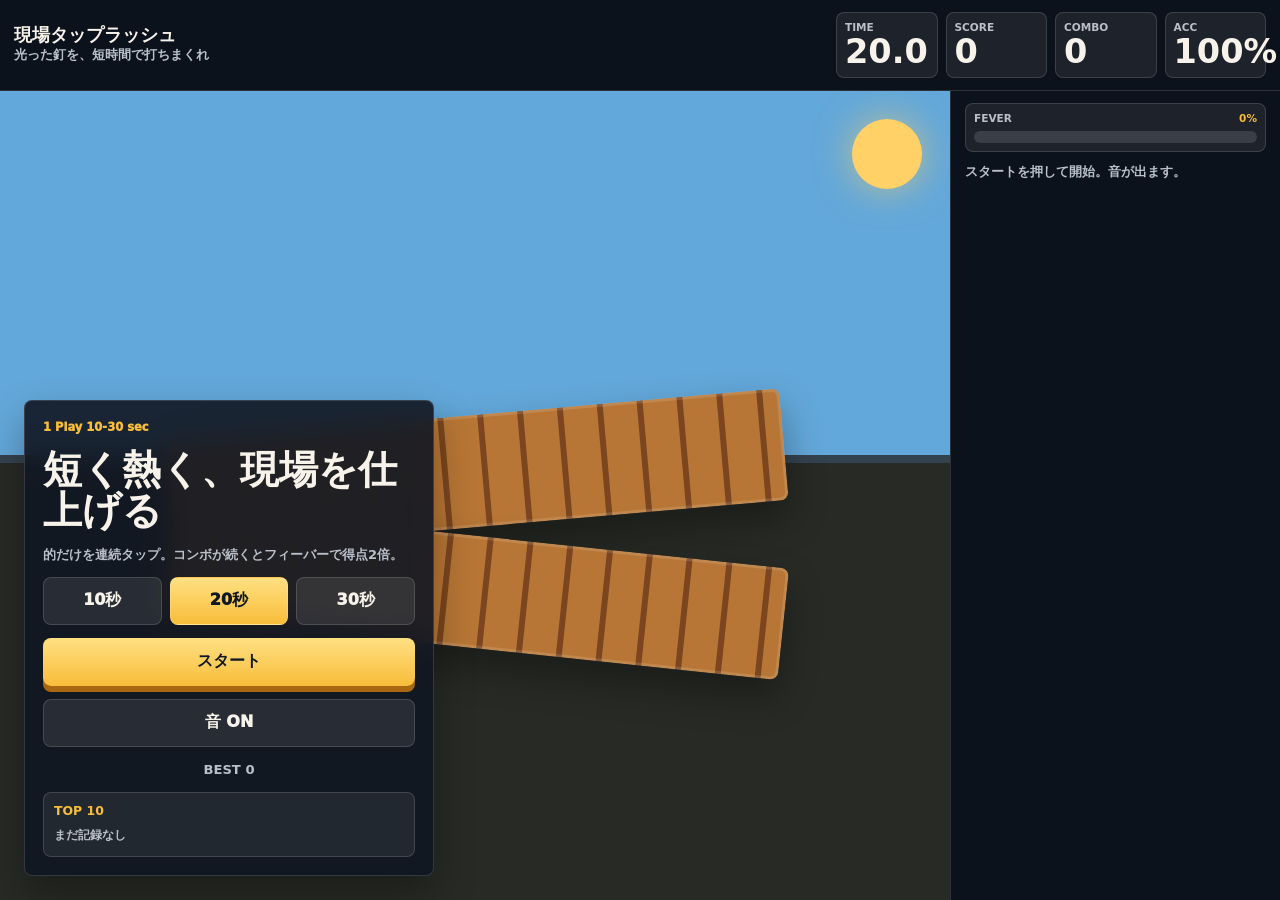
==== commit 3a19f48a: "Keep original app and add Puri Puri subpage" ====
--- a/index.html
+++ b/index.html
@@ -3,66 +3,82 @@
   <head>
     <meta charset="utf-8" />
     <meta name="viewport" content="width=device-width, initial-scale=1, viewport-fit=cover" />
-    <title>ぷりぷりパニック</title>
+    <title>&#29694;&#22580;&#12479;&#12483;&#12503;&#12521;&#12483;&#12471;&#12517;</title>
     <link rel="stylesheet" href="./styles.css" />
   </head>
   <body>
-    <main class="app" aria-label="ぷりぷりパニック">
-      <section class="game-shell">
-        <canvas id="gameCanvas" width="960" height="540" aria-label="ゲーム画面"></canvas>
+    <main class="game" aria-label="Genba Tap Rush">
+      <header class="hud">
+        <div>
+          <h1>&#29694;&#22580;&#12479;&#12483;&#12503;&#12521;&#12483;&#12471;&#12517;</h1>
+          <p>&#20809;&#12387;&#12383;&#37336;&#12434;&#12289;&#30701;&#26178;&#38291;&#12391;&#25171;&#12385;&#12414;&#12367;&#12428;</p>
+        </div>
+        <div class="meters">
+          <span>TIME <strong id="time">20.0</strong></span>
+          <span>SCORE <strong id="score">0</strong></span>
+          <span>COMBO <strong id="combo">0</strong></span>
+          <span>ACC <strong id="accuracy">100%</strong></span>
+        </div>
+      </header>
 
-        <section id="titleScreen" class="overlay title-screen">
-          <div class="title-copy">
-            <h1>ぷりぷりパニック</h1>
-            <p>モチュを動かして、空からふるぷりエネルギーをキャッチしよう。</p>
-            <div class="item-guide" aria-label="ふってくるアイテム">
-              <div class="guide-card good normal"><span class="guide-poop"><i></i></span><strong>にこぷり</strong><small>+100</small></div>
-              <div class="guide-card good gold"><span class="guide-poop"><i></i></span><strong>ゴールド</strong><small>+500</small></div>
-              <div class="guide-card good rainbow"><span class="guide-poop"><i></i></span><strong>レインボー</strong><small>+1000</small></div>
-              <div class="guide-card bad thorn"><span class="guide-poop"><i></i></span><strong>トゲぷり</strong><small>-1 LIFE</small></div>
-              <div class="guide-card bad sticky"><span class="guide-poop"><i></i></span><strong>ネバぷり</strong><small>-100</small></div>
-              <div class="guide-card bad germ"><span class="guide-poop"><i></i></span><strong>バイキン</strong><small>-1 LIFE</small></div>
-            </div>
-            <button id="startButton" class="main-button" type="button">スタート</button>
+      <section id="field" class="field" aria-label="Play area">
+        <div class="sky" aria-hidden="true"><span></span></div>
+        <div class="beam beam-one" aria-hidden="true"></div>
+        <div class="beam beam-two" aria-hidden="true"></div>
+
+        <button id="target" class="target" type="button" aria-label="Tap target" disabled>
+          <span class="ring"></span>
+          <span class="nail"></span>
+          <strong>TAP</strong>
+        </button>
+        <button id="targetB" class="target target-secondary" type="button" aria-label="Second tap target" disabled>
+          <span class="ring"></span>
+          <span class="nail"></span>
+          <strong>TAP</strong>
+        </button>
+
+        <div id="floatLayer" class="float-layer" aria-hidden="true"></div>
+
+        <div id="startPanel" class="panel">
+          <p class="label">1 Play 10-30 sec</p>
+          <h2>&#30701;&#12367;&#29105;&#12367;&#12289;&#29694;&#22580;&#12434;&#20181;&#19978;&#12370;&#12427;</h2>
+          <p>&#30340;&#12384;&#12369;&#12434;&#36899;&#32154;&#12479;&#12483;&#12503;&#12290;&#12467;&#12531;&#12508;&#12364;&#32154;&#12367;&#12392;&#12501;&#12451;&#12540;&#12496;&#12540;&#12391;&#24471;&#28857;2&#20493;&#12290;</p>
+          <div class="durations">
+            <button class="duration" type="button" data-time="10">10&#31186;</button>
+            <button class="duration selected" type="button" data-time="20">20&#31186;</button>
+            <button class="duration" type="button" data-time="30">30&#31186;</button>
           </div>
-        </section>
+          <button id="start" class="main-button" type="button">&#12473;&#12479;&#12540;&#12488;</button>
+          <button id="soundToggle" class="sound-button" type="button">&#38899; ON</button>
+          <p class="best">BEST <strong id="best">0</strong></p>
+          <section class="ranking" aria-label="Top 10 ranking">
+            <h3>TOP 10</h3>
+            <ol id="topList"></ol>
+          </section>
+        </div>
 
-        <section id="resultScreen" class="overlay result-screen" hidden>
-          <div class="result-card">
-            <p class="eyebrow">RESULT</p>
-            <h2 id="resultRank">ランク B</h2>
-            <p class="score-label">スコア</p>
-            <strong id="finalScore">0</strong>
-            <p id="resultMessage">もう一回あそんでみよう。</p>
-            <section class="top-scores" aria-label="トップ3スコア">
-              <h3>TOP 3</h3>
-              <ol id="topScoresList"></ol>
-            </section>
-            <button id="retryButton" class="main-button" type="button">もう一度あそぶ</button>
-            <button id="backTitleButton" class="sub-button" type="button">タイトルにもどる</button>
-          </div>
-        </section>
-
-        <div class="hud" aria-label="ゲーム情報">
-          <div>SCORE <strong id="scoreText">0</strong></div>
-          <div class="time">TIME <strong id="timeText">45</strong></div>
-          <div>LIFE <strong id="lifeText">3</strong></div>
-        </div>
-        <div id="lastSpurtText" class="last-spurt" hidden>ラストスパート!</div>
-
-        <div class="controls" aria-label="操作ボタン">
-          <button id="leftButton" class="control" type="button" aria-label="左へ移動">←</button>
-          <button id="jumpButton" class="control jump" type="button" aria-label="ジャンプ">JUMP</button>
-          <button id="rightButton" class="control" type="button" aria-label="右へ移動">→</button>
+        <div id="resultPanel" class="panel result" hidden>
+          <p class="label">RESULT</p>
+          <h2 id="resultTitle">&#12362;&#12388;&#12363;&#12428;&#12373;&#12414;</h2>
+          <p id="resultScore" class="big-score">0 &#28857;</p>
+          <p id="resultText">&#12418;&#12358;&#19968;&#22238;&#12420;&#12427;&#12392;&#12289;&#12384;&#12356;&#12383;&#12356;&#20280;&#12403;&#12414;&#12377;&#12290;</p>
+          <section class="ranking" aria-label="Top 10 ranking result">
+            <h3>TOP 10</h3>
+            <ol id="resultTopList"></ol>
+          </section>
+          <button id="retry" class="main-button" type="button">&#12418;&#12358;&#19968;&#22238;</button>
+          <button id="backHome" class="sound-button" type="button">&#12373;&#12356;&#12375;&#12423;&#12395;&#12418;&#12393;&#12427;</button>
         </div>
       </section>
 
-      <aside class="notes">
-        <h2>操作</h2>
-        <p>スマホは下のボタン、PCは ← → と Space。空中でもう一度JUMPで二段ジャンプ。</p>
-        <h2>アイテム</h2>
-        <p>にこぷり +100 / ゴールド +500 / レインボー +1000 / トゲ・ネバ・バイキンは減点またはライフ減少。</p>
-      </aside>
+      <footer class="status">
+        <div>
+          <span>FEVER</span>
+          <strong id="feverText">0%</strong>
+          <div class="bar"><i id="feverBar"></i></div>
+        </div>
+        <p id="message">&#12473;&#12479;&#12540;&#12488;&#12434;&#25276;&#12375;&#12390;&#38283;&#22987;&#12290;&#38899;&#12364;&#20986;&#12414;&#12377;&#12290;</p>
+      </footer>
     </main>
     <script src="./script.js"></script>
   </body>
--- a/styles.css
+++ b/styles.css
@@ -1,33 +1,37 @@
 :root {
-  color-scheme: light;
-  --ink: #3d2b42;
-  --muted: #7f6f84;
-  --pink: #ffb6d5;
-  --pink-deep: #f48fb1;
-  --gold: #ffd45a;
-  --mint: #9ee8d0;
-  --sky: #9bd8ff;
+  color-scheme: dark;
+  --ink: #f7f3ea;
+  --muted: #b9c0c9;
+  --bg: #111722;
+  --panel: rgba(17, 23, 34, 0.9);
+  --line: rgba(255, 255, 255, 0.14);
+  --gold: #f8bd3a;
+  --cyan: #2fd2cf;
+  --red: #ff6048;
+  --wood: #b77635;
+  --wood-dark: #7b461f;
 }
 
 * {
   box-sizing: border-box;
 }
 
+[hidden] {
+  display: none !important;
+}
+
 html,
 body {
-  min-height: 100%;
+  height: 100%;
 }
 
 body {
   margin: 0;
   overflow: hidden;
   color: var(--ink);
-  background:
-    radial-gradient(circle at 12% 10%, rgba(255, 214, 90, 0.35), transparent 24%),
-    radial-gradient(circle at 92% 12%, rgba(158, 232, 208, 0.38), transparent 24%),
-    linear-gradient(135deg, #fff6fb, #effbff);
-  font-family: "Hiragino Maru Gothic ProN", "Yu Gothic", "Meiryo", system-ui, sans-serif;
-  touch-action: none;
+  background: var(--bg);
+  font-family: "Hiragino Sans", "Yu Gothic", "Meiryo", system-ui, sans-serif;
+  touch-action: manipulation;
   -webkit-tap-highlight-color: transparent;
 }
 
@@ -36,166 +40,31 @@
   font: inherit;
 }
 
-.app {
-  display: grid;
-  grid-template-columns: minmax(0, 1fr) 280px;
-  gap: 16px;
-  width: min(1180px, calc(100vw - 24px));
+.game {
+  display: grid;
+  grid-template-rows: auto minmax(0, 1fr) auto;
   min-height: 100dvh;
-  margin: 0 auto;
-  padding: 12px 0;
-  align-items: center;
-}
-
-.game-shell {
-  position: relative;
-  aspect-ratio: 16 / 9;
-  overflow: hidden;
-  border: 10px solid #4b3a50;
-  border-radius: 28px;
-  background: #bcecff;
-  box-shadow: 0 20px 45px rgba(83, 57, 90, 0.18);
-}
-
-canvas {
-  display: block;
-  width: 100%;
-  height: 100%;
+}
+
+.hud,
+.status {
+  z-index: 3;
+  display: grid;
+  gap: 10px;
+  padding: 12px 14px;
+  background: rgba(13, 18, 27, 0.9);
+  border-color: var(--line);
+  backdrop-filter: blur(14px);
 }
 
 .hud {
-  position: absolute;
-  z-index: 5;
-  top: 12px;
-  left: 12px;
-  right: 12px;
-  display: grid;
-  grid-template-columns: 1fr 100px 84px;
-  gap: 8px;
-  pointer-events: none;
-}
-
-.hud div {
-  min-height: 44px;
-  padding: 7px 12px;
-  border: 3px solid #fff;
-  border-radius: 999px;
-  background: rgba(255, 255, 255, 0.76);
-  color: var(--muted);
-  font-size: 0.74rem;
-  font-weight: 1000;
-  box-shadow: 0 5px 0 rgba(80, 58, 84, 0.1);
-}
-
-.hud strong {
-  display: block;
-  color: var(--ink);
-  font-size: 1.25rem;
-  line-height: 1;
-}
-
-.hud .time strong {
-  color: #ef5f8f;
-}
-
-.last-spurt {
-  position: absolute;
-  z-index: 7;
-  top: 82px;
-  left: 50%;
-  min-width: 280px;
-  padding: 8px 22px 10px;
-  border: 4px solid #fff;
-  border-radius: 999px;
-  background: linear-gradient(90deg, #ff5f8f, #ffd45a);
-  color: #fff;
-  font-size: clamp(1.45rem, 4vw, 2.8rem);
-  font-weight: 1000;
-  text-align: center;
-  text-shadow: 0 4px 0 rgba(131, 55, 93, 0.28);
-  box-shadow: 0 8px 0 rgba(80, 58, 84, 0.14), 0 0 28px rgba(255, 95, 143, 0.48);
-  transform: translateX(-50%) rotate(-2deg);
-  pointer-events: none;
-  animation: lastSpurtPop 0.46s cubic-bezier(0.2, 1.7, 0.35, 1) infinite;
-}
-
-.controls {
-  position: absolute;
-  z-index: 6;
-  left: 0;
-  right: 0;
-  bottom: 0;
-  display: grid;
-  grid-template-columns: 88px 1fr 88px;
-  gap: 12px;
-  padding: 14px 18px max(14px, env(safe-area-inset-bottom));
-  background: linear-gradient(transparent, rgba(75, 196, 129, 0.86));
-}
-
-.control,
-.main-button,
-.sub-button {
-  border: 0;
-  border-radius: 999px;
-  font-weight: 1000;
-  cursor: pointer;
-}
-
-.control {
-  min-height: 56px;
-  border: 4px solid #fff;
-  background: rgba(255, 255, 255, 0.82);
-  color: #4b3550;
-  font-size: 1.35rem;
-  box-shadow: 0 7px 0 rgba(64, 48, 70, 0.18);
-}
-
-.control.jump {
-  background: linear-gradient(#fff887, var(--gold));
-  color: #684618;
-}
-
-.control:active,
-.control.is-down,
-.main-button:active {
-  transform: translateY(5px) scale(0.98);
-  box-shadow: 0 2px 0 rgba(64, 48, 70, 0.18);
-}
-
-@keyframes lastSpurtPop {
-  50% {
-    transform: translateX(-50%) rotate(2deg) scale(1.08);
-    filter: brightness(1.1);
-  }
-}
-
-.overlay {
-  position: absolute;
-  z-index: 20;
-  inset: 0;
-  display: grid;
-  place-items: center;
-  padding: 18px 28px;
-  background:
-    radial-gradient(circle at 70% 28%, rgba(255, 255, 255, 0.64), transparent 26%),
-    linear-gradient(145deg, rgba(155, 216, 255, 0.92), rgba(255, 246, 199, 0.9));
-}
-
-[hidden] {
-  display: none !important;
-}
-
-.title-copy,
-.result-card {
-  width: min(820px, 96%);
-  text-align: center;
-}
-
-.eyebrow {
-  margin: 0 0 8px;
-  color: #f0639b;
-  font-size: 0.88rem;
-  font-weight: 1000;
+  padding-top: max(12px, env(safe-area-inset-top));
+  border-bottom: 1px solid var(--line);
+}
+
+.status {
+  padding-bottom: max(12px, env(safe-area-inset-bottom));
+  border-top: 1px solid var(--line);
 }
 
 h1,
@@ -205,430 +74,387 @@
 }
 
 h1 {
-  color: #fff;
-  font-size: clamp(2.1rem, 6vw, 4.4rem);
-  line-height: 0.92;
-  text-shadow: 0 6px 0 #f48fb1, 0 12px 24px rgba(87, 58, 92, 0.2);
-  white-space: nowrap;
-}
-
-.title-copy p:not(.eyebrow),
-.result-card p {
-  margin-top: 8px;
-  color: #5d4a63;
-  font-size: 1rem;
-  font-weight: 800;
-  line-height: 1.55;
-}
-
-.item-guide {
-  display: grid;
-  grid-template-columns: repeat(6, minmax(0, 1fr));
-  gap: 7px;
-  margin: 10px auto 0;
-  max-width: 720px;
-}
-
-.guide-card {
-  display: grid;
-  justify-items: center;
-  gap: 2px;
+  font-size: 1.15rem;
+  line-height: 1.1;
+}
+
+.hud p,
+.panel p,
+.status p {
+  color: var(--muted);
+  font-size: 0.82rem;
+  font-weight: 700;
+  line-height: 1.45;
+}
+
+.meters {
+  display: grid;
+  grid-template-columns: repeat(4, 1fr);
+  gap: 8px;
+}
+
+.meters span,
+.status > div {
   min-width: 0;
-  padding: 6px 5px;
-  border: 3px solid #fff;
-  border-radius: 16px;
-  background: rgba(255, 255, 255, 0.74);
-  box-shadow: 0 5px 0 rgba(80, 58, 84, 0.1);
-}
-
-.guide-card strong {
-  color: #4c354f;
-  font-size: 0.72rem;
-  line-height: 1.1;
-}
-
-.guide-card small {
-  color: #f0639b;
-  font-size: 0.68rem;
+  padding: 8px;
+  border: 1px solid var(--line);
+  border-radius: 8px;
+  background: rgba(255, 255, 255, 0.07);
+  color: var(--muted);
+  font-size: 0.66rem;
+  font-weight: 900;
+}
+
+.meters strong {
+  display: block;
+  margin-top: 2px;
+  color: var(--ink);
+  font-size: clamp(1.2rem, 8vw, 2.1rem);
+  line-height: 1;
+}
+
+.field {
+  position: relative;
+  min-height: 0;
+  overflow: hidden;
+  background: linear-gradient(#63a8da 0 45%, #33434e 45% 46%, #272a25 46%);
+}
+
+.sky {
+  position: absolute;
+  inset: 0 0 48%;
+}
+
+.sky span {
+  position: absolute;
+  top: 28px;
+  right: 28px;
+  width: 70px;
+  height: 70px;
+  border-radius: 50%;
+  background: #ffd166;
+  box-shadow: 0 0 36px rgba(255, 209, 102, 0.6);
+}
+
+.beam {
+  position: absolute;
+  left: 50%;
+  width: min(92vw, 620px);
+  height: 112px;
+  border: 3px solid rgba(255, 255, 255, 0.12);
+  border-radius: 8px;
+  background: repeating-linear-gradient(90deg, var(--wood) 0 34px, var(--wood-dark) 34px 40px);
+  box-shadow: 0 18px 38px rgba(0, 0, 0, 0.32);
+}
+
+.beam-one {
+  top: 47%;
+  transform: translate(-50%, -50%) rotate(-5deg);
+}
+
+.beam-two {
+  top: 62%;
+  transform: translate(-50%, -50%) rotate(6deg);
+}
+
+.target {
+  position: absolute;
+  left: 50%;
+  top: 54%;
+  display: grid;
+  place-items: center;
+  width: 118px;
+  height: 118px;
+  border: 0;
+  border-radius: 50%;
+  background: transparent;
+  transform: translate(-50%, -50%);
+  transition: left 120ms ease, top 120ms ease, width 100ms ease, height 100ms ease, opacity 160ms ease;
+}
+
+.target:disabled {
+  opacity: 0;
+}
+
+.target.hit {
+  transform: translate(-50%, -50%) scale(0.86);
+}
+
+.ring {
+  position: absolute;
+  inset: 0;
+  border: 9px solid var(--gold);
+  border-radius: 50%;
+  background: radial-gradient(circle, #fff 0 27%, var(--red) 28% 44%, #151922 45% 49%, transparent 50%);
+  box-shadow: 0 0 0 8px rgba(248, 189, 58, 0.18), 0 16px 24px rgba(0, 0, 0, 0.35);
+}
+
+.nail {
+  z-index: 1;
+  width: 18px;
+  height: 68px;
+  border-radius: 8px 8px 3px 3px;
+  background: linear-gradient(90deg, #e9eef5, #8693a2 42%, #fff);
+  transform: rotate(12deg);
+}
+
+.nail::before {
+  content: "";
+  position: absolute;
+  width: 42px;
+  height: 16px;
+  margin: -10px 0 0 -12px;
+  border-radius: 999px;
+  background: #fff;
+}
+
+.target strong {
+  position: absolute;
+  bottom: 18px;
+  z-index: 1;
+  color: #151922;
+  font-size: 0.82rem;
   font-weight: 1000;
 }
 
-.guide-card.bad small {
-  color: #6f5f78;
-}
-
-.guide-poop {
-  position: relative;
-  display: block;
-  width: 48px;
-  height: 40px;
-  border: 3px solid #3a283e;
-  border-radius: 48% 52% 42% 58% / 42% 42% 58% 56%;
-  background: #b8753f;
-  box-shadow: inset -4px -5px 0 rgba(80, 44, 26, 0.12), 0 0 10px rgba(255, 209, 154, 0.42);
-}
-
-.guide-poop::before {
-  content: "";
-  position: absolute;
-  left: 50%;
-  top: -13px;
-  width: 27px;
-  height: 19px;
-  border: 3px solid #3a283e;
-  border-bottom: 0;
-  border-radius: 999px 999px 4px 4px;
-  background: inherit;
-  transform: translateX(-50%);
-}
-
-.guide-poop::after {
-  content: "";
-  position: absolute;
-  left: 8px;
-  top: 12px;
-  width: 9px;
-  height: 9px;
-  border-radius: 50%;
-  background: #fff;
-  box-shadow: 22px 0 0 #fff, 3px 1px 0 3px #3a283e, 25px 1px 0 3px #3a283e;
-}
-
-.guide-poop i::before,
-.guide-poop i::after {
-  content: "";
-  position: absolute;
-  top: 12px;
-  width: 20px;
-  height: 16px;
-  border: 3px solid #3a283e;
-  border-bottom: 0;
-  border-radius: 999px 999px 0 0;
-  background: inherit;
-}
-
-.guide-poop i::before {
-  left: -15px;
-  transform: rotate(-42deg);
-}
-
-.guide-poop i::after {
-  right: -15px;
-  transform: rotate(42deg);
-}
-
-.guide-card.gold .guide-poop {
-  background: #ffc928;
-}
-
-.guide-card.rainbow .guide-poop {
-  background: linear-gradient(135deg, #ff8fb6, #fff176, #7ee7d0, #8ec8ff);
-  box-shadow: 0 0 18px rgba(126, 231, 208, 0.95), 0 0 24px rgba(255, 143, 182, 0.72);
-}
-
-.guide-card.rainbow .guide-poop {
-  outline: 3px solid rgba(255, 255, 255, 0.72);
-}
-
-.guide-card.thorn .guide-poop {
-  background: #67556f;
-}
-
-.guide-card.sticky .guide-poop {
-  background: #8fae64;
-}
-
-.guide-card.germ .guide-poop {
-  background: #8a718d;
-}
-
+.panel {
+  position: absolute;
+  inset: auto 14px max(16px, env(safe-area-inset-bottom)) 14px;
+  display: grid;
+  gap: 13px;
+  max-height: calc(100% - 32px);
+  overflow-y: auto;
+  padding: 18px;
+  border: 1px solid var(--line);
+  border-radius: 8px;
+  background: var(--panel);
+  box-shadow: 0 18px 42px rgba(0, 0, 0, 0.3);
+  backdrop-filter: blur(14px);
+}
+
+.label {
+  color: var(--gold) !important;
+  font-size: 0.72rem !important;
+  font-weight: 1000 !important;
+}
+
+.panel h2 {
+  font-size: clamp(1.55rem, 8vw, 2.45rem);
+  line-height: 1.06;
+}
+
+.durations {
+  display: grid;
+  grid-template-columns: repeat(3, 1fr);
+  gap: 8px;
+}
+
+.duration,
+.main-button,
+.sound-button {
+  min-height: 48px;
+  border: 0;
+  border-radius: 8px;
+  font-weight: 1000;
+}
+
+.duration {
+  border: 1px solid var(--line);
+  background: rgba(255, 255, 255, 0.09);
+}
+
+.duration.selected,
 .main-button {
-  min-width: 190px;
-  min-height: 58px;
-  margin-top: 12px;
-  background: linear-gradient(#fff887, var(--gold));
-  color: #684618;
-  font-size: 1.12rem;
-  box-shadow: 0 7px 0 #d89024;
-}
-
-.sub-button {
-  min-width: 170px;
-  min-height: 48px;
-  margin-top: 12px;
-  border: 3px solid #fff;
-  background: rgba(255, 255, 255, 0.82);
-  color: #5d4a63;
-  font-size: 0.98rem;
-  box-shadow: 0 5px 0 rgba(64, 48, 70, 0.14);
-}
-
-.result-card {
-  padding: 26px;
-  border: 5px solid #fff;
-  border-radius: 26px;
-  background: rgba(255, 255, 255, 0.72);
-}
-
-.result-card h2 {
-  color: #f0639b;
-  font-size: 2.2rem;
-}
-
-.top-scores {
-  margin-top: 14px;
-  padding: 12px;
-  border: 3px solid #fff;
-  border-radius: 18px;
-  background: rgba(255, 255, 255, 0.62);
-}
-
-.top-scores h3 {
-  margin: 0 0 6px;
-  color: #f0639b;
-  font-size: 1rem;
-}
-
-.top-scores ol {
-  display: grid;
-  gap: 5px;
+  color: #111722;
+  background: linear-gradient(#ffe082, var(--gold));
+}
+
+.main-button {
+  box-shadow: 0 6px 0 #a96712;
+}
+
+.sound-button {
+  border: 1px solid var(--line);
+  background: rgba(255, 255, 255, 0.09);
+}
+
+.best,
+.result {
+  text-align: center;
+}
+
+.ranking {
+  display: grid;
+  gap: 6px;
+  padding: 10px;
+  border: 1px solid var(--line);
+  border-radius: 8px;
+  background: rgba(255, 255, 255, 0.07);
+  text-align: left;
+}
+
+.ranking h3 {
+  margin: 0;
+  color: var(--gold);
+  font-size: 0.78rem;
+  letter-spacing: 0;
+}
+
+.ranking ol {
+  display: grid;
+  gap: 4px;
+  max-height: 168px;
   margin: 0;
   padding: 0;
+  overflow: auto;
   list-style: none;
-  counter-reset: score-rank;
-}
-
-.top-scores li {
-  display: grid;
-  grid-template-columns: 34px 1fr;
+  counter-reset: rank;
+}
+
+.ranking li {
+  display: grid;
+  grid-template-columns: 2ch minmax(0, 1fr) auto;
+  gap: 8px;
   align-items: center;
-  min-height: 28px;
+  min-height: 22px;
+  color: var(--muted);
+  font-size: 0.78rem;
+  font-weight: 800;
+}
+
+.ranking li::before {
+  counter-increment: rank;
+  content: counter(rank);
+  color: var(--gold);
+  font-weight: 1000;
+}
+
+.ranking li.empty-rank {
+  grid-template-columns: 1fr;
+}
+
+.ranking li.empty-rank::before {
+  content: "";
+  display: none;
+}
+
+.ranking strong {
+  min-width: 0;
+  overflow: hidden;
+  color: var(--ink);
+  text-overflow: ellipsis;
+  white-space: nowrap;
+}
+
+.ranking span {
+  color: var(--muted);
+  font-size: 0.72rem;
+}
+
+.big-score {
+  color: var(--gold) !important;
+  font-size: 2.7rem !important;
+  font-weight: 1000 !important;
+  line-height: 1 !important;
+}
+
+.float-layer {
+  pointer-events: none;
+  position: absolute;
+  inset: 0;
+}
+
+.float-score {
+  position: absolute;
+  color: #fff;
+  font-weight: 1000;
+  text-shadow: 0 3px 0 rgba(0, 0, 0, 0.28);
+  animation: floatUp 650ms ease-out forwards;
+}
+
+.status > div {
+  display: grid;
+  grid-template-columns: auto auto;
+  gap: 7px 10px;
+}
+
+.status > div span {
+  color: var(--muted);
+}
+
+.status > div strong {
+  color: var(--gold);
+  text-align: right;
+}
+
+.bar {
+  grid-column: 1 / -1;
+  height: 12px;
+  overflow: hidden;
   border-radius: 999px;
-  background: rgba(255, 255, 255, 0.7);
-  color: #4c354f;
-  font-weight: 1000;
-}
-
-.top-scores li::before {
-  counter-increment: score-rank;
-  content: counter(score-rank);
-  display: grid;
-  place-items: center;
-  width: 28px;
-  height: 28px;
-  margin-left: 2px;
-  border-radius: 50%;
-  background: linear-gradient(#fff887, var(--gold));
-  color: #684618;
-}
-
-.score-label {
-  color: var(--muted) !important;
-}
-
-#finalScore {
+  background: rgba(255, 255, 255, 0.13);
+}
+
+.bar i {
   display: block;
-  color: #f0639b;
-  font-size: 4rem;
-  line-height: 1;
-}
-
-.notes {
-  display: grid;
-  gap: 8px;
-  padding: 16px;
-  border: 1px solid rgba(86, 58, 93, 0.14);
-  border-radius: 10px;
-  background: rgba(255, 255, 255, 0.72);
-}
-
-.notes h2 {
-  color: #f0639b;
-  font-size: 1.05rem;
-}
-
-.notes p {
-  color: var(--muted);
-  font-size: 0.9rem;
-  font-weight: 700;
-  line-height: 1.6;
-}
-
-@media (max-width: 860px) {
-  body {
-    overflow: auto;
-  }
-
-  .app {
-    grid-template-columns: 1fr;
-    width: 100vw;
-    padding: 0;
-  }
-
-  .game-shell {
-    width: 100vw;
-    border: 0;
-    border-radius: 0;
-  }
-
-  .notes {
-    margin: 0 12px 12px;
-  }
-}
-
-@media (max-width: 620px) and (orientation: portrait) {
-  .app {
-    justify-content: start;
-  }
-
-  .game-shell {
-    margin-top: 0;
-    aspect-ratio: 16 / 9;
-  }
-
-  body.title-active .game-shell,
-  body.result-active .game-shell {
-    height: 100dvh;
-    aspect-ratio: auto;
-  }
-
-  .title-copy,
-  .result-card {
-    width: min(520px, 94%);
-  }
-
-  .item-guide {
-    grid-template-columns: repeat(2, minmax(0, 1fr));
-    max-width: 420px;
-  }
-
-  .guide-card {
-    grid-template-columns: 48px minmax(0, 1fr);
-    justify-items: start;
+  width: 0%;
+  height: 100%;
+  border-radius: inherit;
+  background: linear-gradient(90deg, var(--cyan), var(--gold));
+  transition: width 120ms ease;
+}
+
+.fever .field {
+  animation: fever 540ms ease-in-out infinite;
+}
+
+.fever .ring {
+  border-color: #74e08b;
+  box-shadow: 0 0 0 10px rgba(116, 224, 139, 0.2), 0 0 30px rgba(116, 224, 139, 0.55);
+}
+
+@keyframes floatUp {
+  to {
+    opacity: 0;
+    transform: translate(-50%, -54px) scale(1.18);
+  }
+}
+
+@keyframes fever {
+  50% {
+    filter: saturate(1.45) brightness(1.08);
+  }
+}
+
+@media (min-width: 760px) {
+  .game {
+    grid-template-columns: minmax(0, 1fr) 330px;
+    grid-template-rows: auto minmax(0, 1fr);
+  }
+
+  .hud {
+    grid-column: 1 / -1;
+    grid-template-columns: minmax(0, 1fr) 430px;
     align-items: center;
-    gap: 2px 8px;
-    text-align: left;
-  }
-
-  .guide-card small {
+  }
+
+  .field {
+    grid-column: 1;
+    grid-row: 2;
+  }
+
+  .status {
     grid-column: 2;
-  }
-
-  .hud {
-    grid-template-columns: 1fr 76px 68px;
-    gap: 5px;
-  }
-
-  .hud div {
-    min-height: 38px;
-    padding: 6px 8px;
-    font-size: 0.58rem;
-  }
-
-  .hud strong {
-    font-size: 0.95rem;
-  }
-
-  .controls {
-    grid-template-columns: 74px 1fr 74px;
-    gap: 8px;
-    padding-inline: 10px;
-  }
-
-  .control {
-    min-height: 48px;
-  }
-}
-
-@media (max-width: 760px) {
-  .item-guide {
-    grid-template-columns: repeat(3, minmax(0, 1fr));
-  }
-
-  .guide-card {
-    padding: 6px 4px;
-  }
-}
-
-@media (max-height: 520px) {
-  .overlay {
-    padding: 10px 18px;
-  }
-
-  .eyebrow {
-    margin-bottom: 4px;
-    font-size: 0.72rem;
-  }
-
-  h1 {
-    font-size: clamp(1.8rem, 5.4vw, 3.4rem);
-  }
-
-  .title-copy p:not(.eyebrow) {
-    font-size: 0.78rem;
-    line-height: 1.35;
-  }
-
-  .item-guide {
-    grid-template-columns: repeat(6, minmax(0, 1fr));
-    gap: 5px;
-    margin-top: 7px;
-  }
-
-  .guide-card {
-    padding: 4px 3px;
-  }
-
-  .guide-poop {
-    width: 38px;
-    height: 31px;
-    border-width: 2px;
-  }
-
-  .guide-poop::before {
-    top: -10px;
-    width: 21px;
-    height: 14px;
-    border-width: 2px;
-  }
-
-  .guide-poop::after {
-    left: 7px;
-    top: 10px;
-    width: 7px;
-    height: 7px;
-    box-shadow: 17px 0 0 #fff, 2px 1px 0 2px #3a283e, 19px 1px 0 2px #3a283e;
-  }
-
-  .guide-poop i::before,
-  .guide-poop i::after {
-    top: 9px;
-    width: 15px;
-    height: 12px;
-    border-width: 2px;
-  }
-
-  .guide-poop i::before {
-    left: -11px;
-  }
-
-  .guide-poop i::after {
-    right: -11px;
-  }
-
-  .guide-card strong,
-  .guide-card small {
-    font-size: 0.58rem;
-  }
-
-  .main-button {
-    min-height: 48px;
-    margin-top: 8px;
-  }
-}
-
-@media (max-width: 620px) and (orientation: portrait) {
-  .item-guide {
-    grid-template-columns: repeat(2, minmax(0, 1fr));
-  }
-}
+    grid-row: 2;
+    align-content: start;
+    border-top: 0;
+    border-left: 1px solid var(--line);
+  }
+
+  .panel {
+    left: 24px;
+    right: auto;
+    bottom: 24px;
+    width: min(410px, 46vw);
+  }
+}
